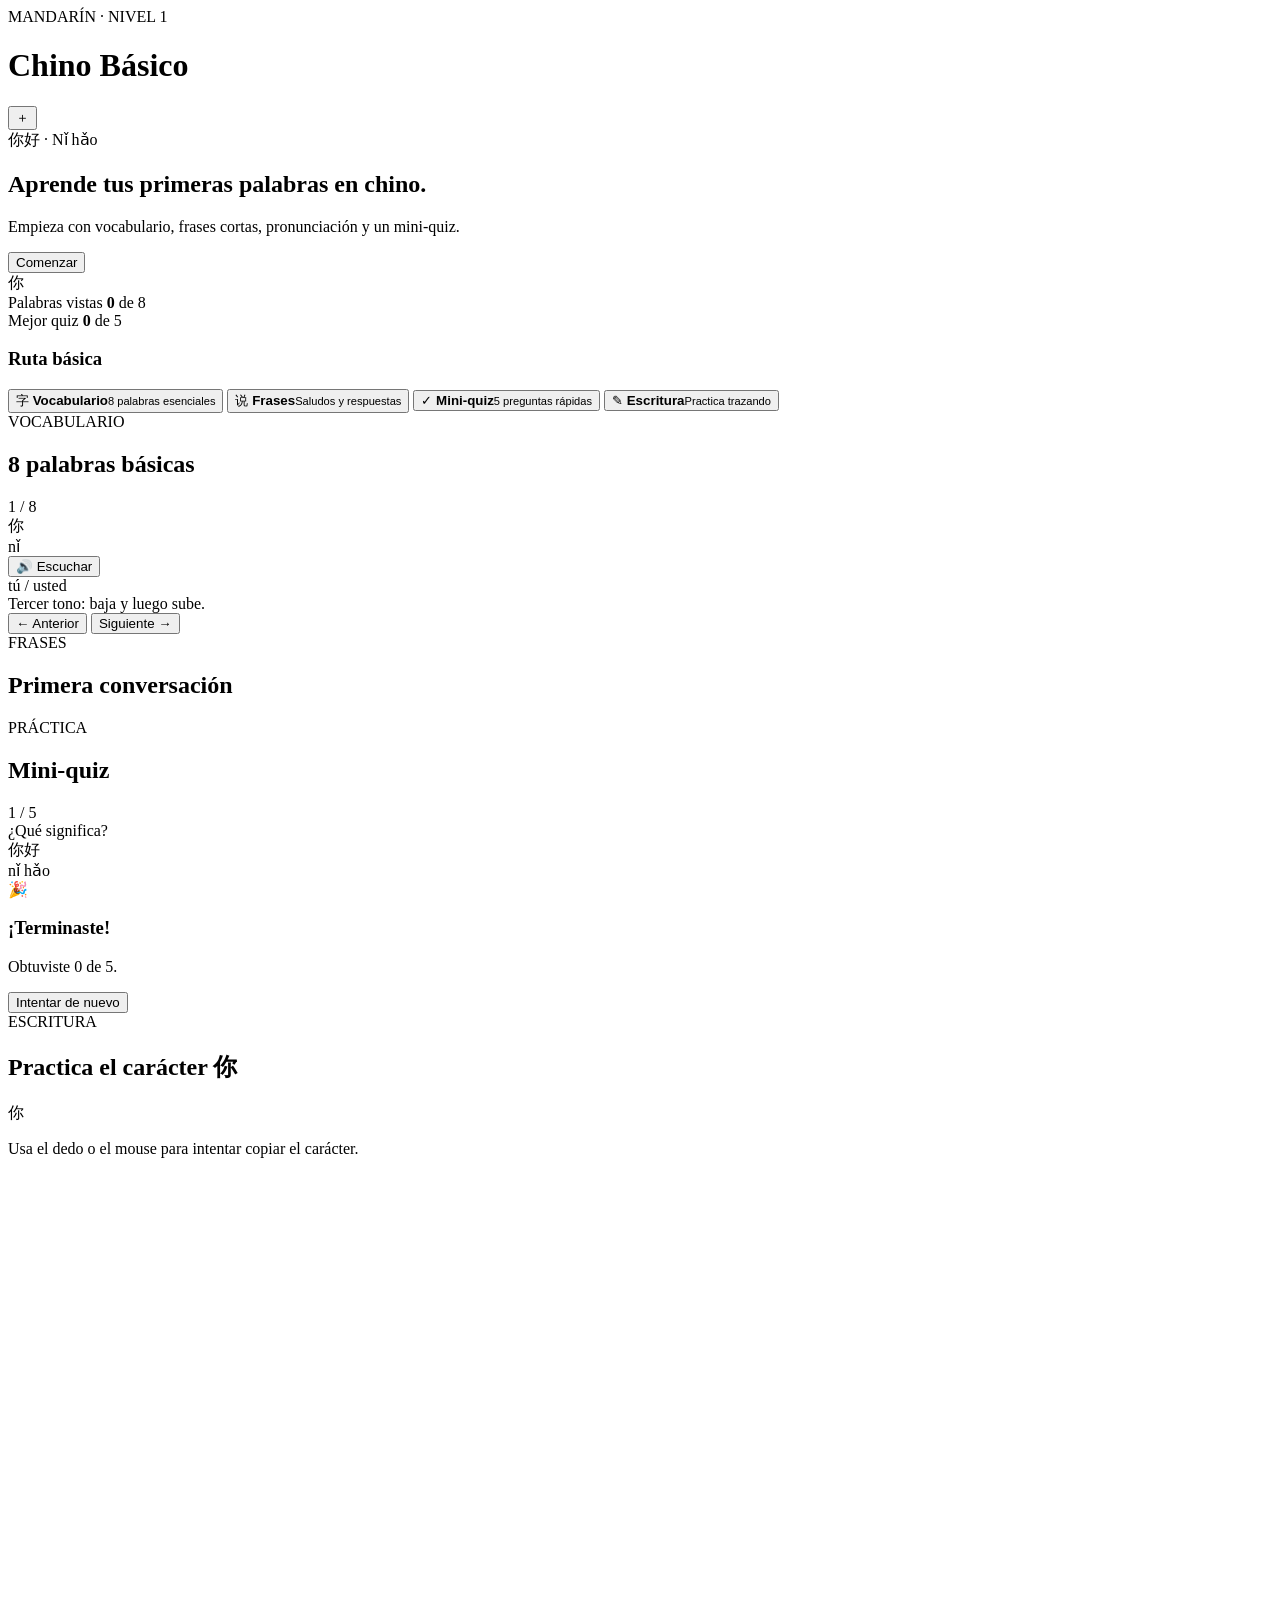
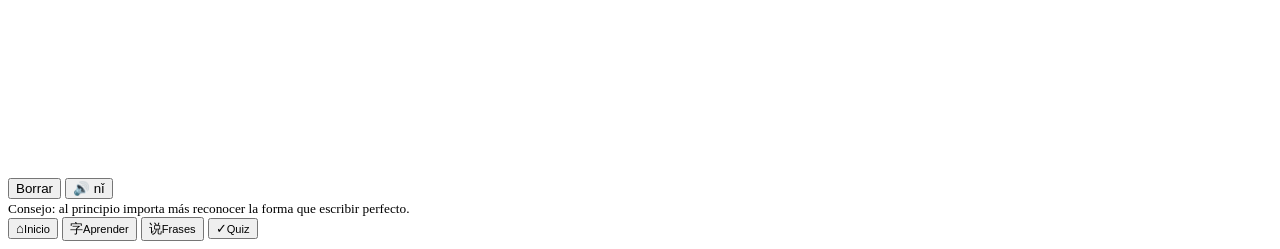
==== index.html @ b0d0ce28 "Agrega interfaz principal" ====
<!doctype html>
<html lang="es">
<head>
  <meta charset="utf-8" />
  <meta name="viewport" content="width=device-width, initial-scale=1, viewport-fit=cover" />
  <meta name="theme-color" content="#111827" />
  <meta name="description" content="App básica para aprender chino mandarín: vocabulario, frases, pronunciación y mini quiz." />
  <link rel="manifest" href="manifest.webmanifest" />
  <link rel="icon" href="icons/icon.svg" />
  <link rel="apple-touch-icon" href="icons/icon.svg" />
  <link rel="stylesheet" href="styles.css" />
  <title>Chino Básico</title>
</head>
<body>
  <div class="app-shell">
    <header class="topbar">
      <div>
        <div class="eyebrow">MANDARÍN · NIVEL 1</div>
        <h1>Chino Básico</h1>
      </div>
      <button id="installBtn" class="icon-btn hidden" type="button" aria-label="Instalar aplicación">＋</button>
    </header>

    <main>
      <section id="inicio" class="screen active">
        <article class="hero-card">
          <div class="hero-copy">
            <span class="pill">你好 · Nǐ hǎo</span>
            <h2>Aprende tus primeras palabras en chino.</h2>
            <p>Empieza con vocabulario, frases cortas, pronunciación y un mini‑quiz.</p>
            <button class="primary-btn" data-go="aprender">Comenzar</button>
          </div>
          <div class="hanzi-orb">你</div>
        </article>

        <div class="stats">
          <article class="stat-card">
            <span class="stat-label">Palabras vistas</span>
            <strong id="seenCount">0</strong>
            <span>de 8</span>
          </article>
          <article class="stat-card">
            <span class="stat-label">Mejor quiz</span>
            <strong id="bestScore">0</strong>
            <span>de 5</span>
          </article>
        </div>

        <h3 class="section-title">Ruta básica</h3>
        <div class="route-grid">
          <button class="route-card" data-go="aprender">
            <span class="route-icon">字</span>
            <span><b>Vocabulario</b><small>8 palabras esenciales</small></span>
          </button>
          <button class="route-card" data-go="frases">
            <span class="route-icon">说</span>
            <span><b>Frases</b><small>Saludos y respuestas</small></span>
          </button>
          <button class="route-card" data-go="quiz">
            <span class="route-icon">✓</span>
            <span><b>Mini‑quiz</b><small>5 preguntas rápidas</small></span>
          </button>
          <button class="route-card" data-go="escritura">
            <span class="route-icon">✎</span>
            <span><b>Escritura</b><small>Practica trazando</small></span>
          </button>
        </div>
      </section>

      <section id="aprender" class="screen">
        <div class="screen-heading">
          <div>
            <span class="eyebrow">VOCABULARIO</span>
            <h2>8 palabras básicas</h2>
          </div>
          <span id="wordIndex" class="counter">1 / 8</span>
        </div>

        <article class="flashcard">
          <div id="hanzi" class="hanzi">你</div>
          <div id="pinyin" class="pinyin">nǐ</div>
          <button id="speakWord" class="sound-btn" type="button">🔊 Escuchar</button>
          <div class="divider"></div>
          <div id="meaning" class="meaning">tú / usted</div>
          <div id="tip" class="tip">Tercer tono: baja y luego sube.</div>
        </article>

        <div class="card-actions">
          <button id="prevWord" class="secondary-btn" type="button">← Anterior</button>
          <button id="nextWord" class="primary-btn" type="button">Siguiente →</button>
        </div>
      </section>

      <section id="frases" class="screen">
        <div class="screen-heading">
          <div>
            <span class="eyebrow">FRASES</span>
            <h2>Primera conversación</h2>
          </div>
        </div>
        <div id="phraseList" class="phrase-list"></div>
      </section>

      <section id="quiz" class="screen">
        <div class="screen-heading">
          <div>
            <span class="eyebrow">PRÁCTICA</span>
            <h2>Mini‑quiz</h2>
          </div>
          <span id="quizProgress" class="counter">1 / 5</span>
        </div>

        <article id="quizCard" class="quiz-card">
          <span class="quiz-label">¿Qué significa?</span>
          <div id="quizHanzi" class="quiz-hanzi">你好</div>
          <div id="quizPinyin" class="quiz-pinyin">nǐ hǎo</div>
          <div id="answers" class="answers"></div>
        </article>

        <article id="quizResult" class="result-card hidden">
          <div class="result-emoji">🎉</div>
          <h3>¡Terminaste!</h3>
          <p id="resultText">Obtuviste 0 de 5.</p>
          <button id="restartQuiz" class="primary-btn" type="button">Intentar de nuevo</button>
        </article>
      </section>

      <section id="escritura" class="screen">
        <div class="screen-heading">
          <div>
            <span class="eyebrow">ESCRITURA</span>
            <h2>Practica el carácter 你</h2>
          </div>
        </div>

        <article class="writing-card">
          <div class="model-character">你</div>
          <p>Usa el dedo o el mouse para intentar copiar el carácter.</p>
          <canvas id="drawCanvas" width="600" height="600" aria-label="Área para practicar escritura"></canvas>
          <div class="card-actions">
            <button id="clearCanvas" class="secondary-btn" type="button">Borrar</button>
            <button id="speakNi" class="primary-btn" type="button">🔊 nǐ</button>
          </div>
          <small class="writing-note">Consejo: al principio importa más reconocer la forma que escribir perfecto.</small>
        </article>
      </section>
    </main>

    <nav class="bottom-nav" aria-label="Navegación principal">
      <button class="nav-item active" data-go="inicio"><span>⌂</span><small>Inicio</small></button>
      <button class="nav-item" data-go="aprender"><span>字</span><small>Aprender</small></button>
      <button class="nav-item" data-go="frases"><span>说</span><small>Frases</small></button>
      <button class="nav-item" data-go="quiz"><span>✓</span><small>Quiz</small></button>
    </nav>
  </div>

  <script src="app.js"></script>
</body>
</html>
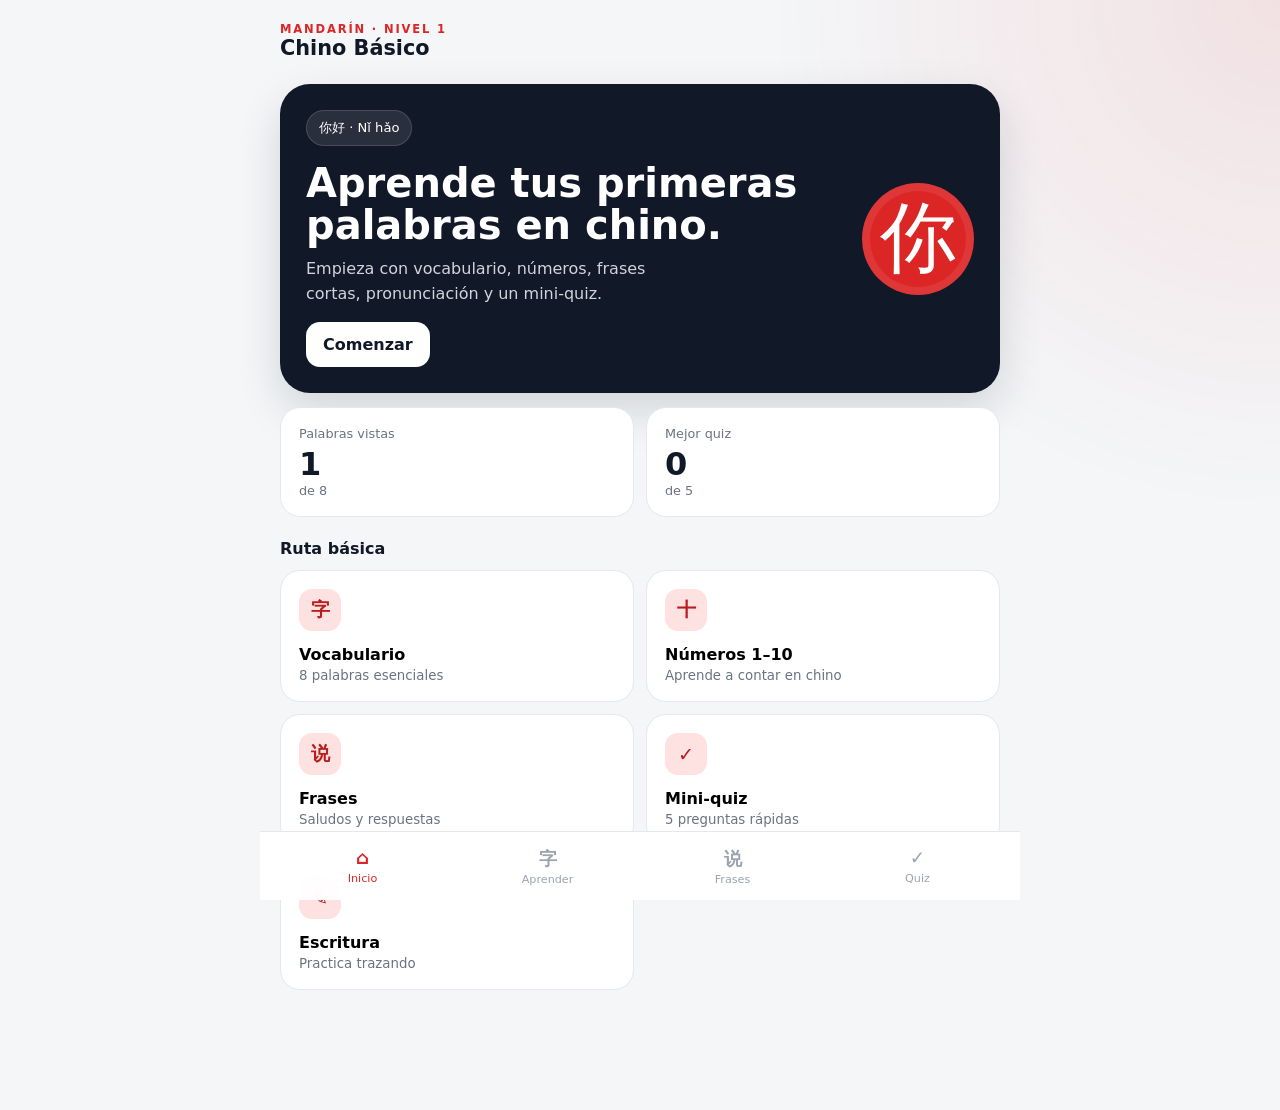
==== commit 7e5c5b1a: "Muestra números del 1 al 10 y fuerza actualización" ====
--- a/index.html
+++ b/index.html
@@ -4,20 +4,17 @@
   <meta charset="utf-8" />
   <meta name="viewport" content="width=device-width, initial-scale=1, viewport-fit=cover" />
   <meta name="theme-color" content="#111827" />
-  <meta name="description" content="App básica para aprender chino mandarín: vocabulario, frases, pronunciación y mini quiz." />
+  <meta name="description" content="App básica para aprender chino mandarín: vocabulario, números, frases, pronunciación y mini quiz." />
   <link rel="manifest" href="manifest.webmanifest" />
   <link rel="icon" href="icons/icon.svg" />
   <link rel="apple-touch-icon" href="icons/icon.svg" />
-  <link rel="stylesheet" href="styles.css" />
+  <link rel="stylesheet" href="styles.css?v=3" />
   <title>Chino Básico</title>
 </head>
 <body>
   <div class="app-shell">
     <header class="topbar">
-      <div>
-        <div class="eyebrow">MANDARÍN · NIVEL 1</div>
-        <h1>Chino Básico</h1>
-      </div>
+      <div><div class="eyebrow">MANDARÍN · NIVEL 1</div><h1>Chino Básico</h1></div>
       <button id="installBtn" class="icon-btn hidden" type="button" aria-label="Instalar aplicación">＋</button>
     </header>
 
@@ -27,120 +24,59 @@
           <div class="hero-copy">
             <span class="pill">你好 · Nǐ hǎo</span>
             <h2>Aprende tus primeras palabras en chino.</h2>
-            <p>Empieza con vocabulario, frases cortas, pronunciación y un mini‑quiz.</p>
+            <p>Empieza con vocabulario, números, frases cortas, pronunciación y un mini‑quiz.</p>
             <button class="primary-btn" data-go="aprender">Comenzar</button>
           </div>
           <div class="hanzi-orb">你</div>
         </article>
 
         <div class="stats">
-          <article class="stat-card">
-            <span class="stat-label">Palabras vistas</span>
-            <strong id="seenCount">0</strong>
-            <span>de 8</span>
-          </article>
-          <article class="stat-card">
-            <span class="stat-label">Mejor quiz</span>
-            <strong id="bestScore">0</strong>
-            <span>de 5</span>
-          </article>
+          <article class="stat-card"><span class="stat-label">Palabras vistas</span><strong id="seenCount">0</strong><span>de 8</span></article>
+          <article class="stat-card"><span class="stat-label">Mejor quiz</span><strong id="bestScore">0</strong><span>de 5</span></article>
         </div>
 
         <h3 class="section-title">Ruta básica</h3>
         <div class="route-grid">
-          <button class="route-card" data-go="aprender">
-            <span class="route-icon">字</span>
-            <span><b>Vocabulario</b><small>8 palabras esenciales</small></span>
-          </button>
-          <button class="route-card" data-go="frases">
-            <span class="route-icon">说</span>
-            <span><b>Frases</b><small>Saludos y respuestas</small></span>
-          </button>
-          <button class="route-card" data-go="quiz">
-            <span class="route-icon">✓</span>
-            <span><b>Mini‑quiz</b><small>5 preguntas rápidas</small></span>
-          </button>
-          <button class="route-card" data-go="escritura">
-            <span class="route-icon">✎</span>
-            <span><b>Escritura</b><small>Practica trazando</small></span>
-          </button>
+          <button class="route-card" data-go="aprender"><span class="route-icon">字</span><span><b>Vocabulario</b><small>8 palabras esenciales</small></span></button>
+          <button class="route-card" data-go="numeros"><span class="route-icon">十</span><span><b>Números 1–10</b><small>Aprende a contar en chino</small></span></button>
+          <button class="route-card" data-go="frases"><span class="route-icon">说</span><span><b>Frases</b><small>Saludos y respuestas</small></span></button>
+          <button class="route-card" data-go="quiz"><span class="route-icon">✓</span><span><b>Mini‑quiz</b><small>5 preguntas rápidas</small></span></button>
+          <button class="route-card" data-go="escritura"><span class="route-icon">✎</span><span><b>Escritura</b><small>Practica trazando</small></span></button>
         </div>
       </section>
 
       <section id="aprender" class="screen">
-        <div class="screen-heading">
-          <div>
-            <span class="eyebrow">VOCABULARIO</span>
-            <h2>8 palabras básicas</h2>
-          </div>
-          <span id="wordIndex" class="counter">1 / 8</span>
-        </div>
+        <div class="screen-heading"><div><span class="eyebrow">VOCABULARIO</span><h2>8 palabras básicas</h2></div><span id="wordIndex" class="counter">1 / 8</span></div>
+        <article class="flashcard">
+          <div id="hanzi" class="hanzi">你</div><div id="pinyin" class="pinyin">nǐ</div>
+          <button id="speakWord" class="sound-btn" type="button">🔊 Escuchar</button>
+          <div class="divider"></div><div id="meaning" class="meaning">tú / usted</div><div id="tip" class="tip">Tercer tono: baja y luego sube.</div>
+        </article>
+        <div class="card-actions"><button id="prevWord" class="secondary-btn" type="button">← Anterior</button><button id="nextWord" class="primary-btn" type="button">Siguiente →</button></div>
+      </section>
 
-        <article class="flashcard">
-          <div id="hanzi" class="hanzi">你</div>
-          <div id="pinyin" class="pinyin">nǐ</div>
-          <button id="speakWord" class="sound-btn" type="button">🔊 Escuchar</button>
-          <div class="divider"></div>
-          <div id="meaning" class="meaning">tú / usted</div>
-          <div id="tip" class="tip">Tercer tono: baja y luego sube.</div>
-        </article>
-
-        <div class="card-actions">
-          <button id="prevWord" class="secondary-btn" type="button">← Anterior</button>
-          <button id="nextWord" class="primary-btn" type="button">Siguiente →</button>
-        </div>
+      <section id="numeros" class="screen">
+        <div class="screen-heading"><div><span class="eyebrow">NÚMEROS</span><h2>Del 1 al 10</h2></div><span class="counter">一 → 十</span></div>
+        <div id="numberList" class="phrase-list"></div>
       </section>
 
       <section id="frases" class="screen">
-        <div class="screen-heading">
-          <div>
-            <span class="eyebrow">FRASES</span>
-            <h2>Primera conversación</h2>
-          </div>
-        </div>
+        <div class="screen-heading"><div><span class="eyebrow">FRASES</span><h2>Primera conversación</h2></div></div>
         <div id="phraseList" class="phrase-list"></div>
       </section>
 
       <section id="quiz" class="screen">
-        <div class="screen-heading">
-          <div>
-            <span class="eyebrow">PRÁCTICA</span>
-            <h2>Mini‑quiz</h2>
-          </div>
-          <span id="quizProgress" class="counter">1 / 5</span>
-        </div>
-
-        <article id="quizCard" class="quiz-card">
-          <span class="quiz-label">¿Qué significa?</span>
-          <div id="quizHanzi" class="quiz-hanzi">你好</div>
-          <div id="quizPinyin" class="quiz-pinyin">nǐ hǎo</div>
-          <div id="answers" class="answers"></div>
-        </article>
-
-        <article id="quizResult" class="result-card hidden">
-          <div class="result-emoji">🎉</div>
-          <h3>¡Terminaste!</h3>
-          <p id="resultText">Obtuviste 0 de 5.</p>
-          <button id="restartQuiz" class="primary-btn" type="button">Intentar de nuevo</button>
-        </article>
+        <div class="screen-heading"><div><span class="eyebrow">PRÁCTICA</span><h2>Mini‑quiz</h2></div><span id="quizProgress" class="counter">1 / 5</span></div>
+        <article id="quizCard" class="quiz-card"><span class="quiz-label">¿Qué significa?</span><div id="quizHanzi" class="quiz-hanzi">你好</div><div id="quizPinyin" class="quiz-pinyin">nǐ hǎo</div><div id="answers" class="answers"></div></article>
+        <article id="quizResult" class="result-card hidden"><div class="result-emoji">🎉</div><h3>¡Terminaste!</h3><p id="resultText">Obtuviste 0 de 5.</p><button id="restartQuiz" class="primary-btn" type="button">Intentar de nuevo</button></article>
       </section>
 
       <section id="escritura" class="screen">
-        <div class="screen-heading">
-          <div>
-            <span class="eyebrow">ESCRITURA</span>
-            <h2>Practica el carácter 你</h2>
-          </div>
-        </div>
-
+        <div class="screen-heading"><div><span class="eyebrow">ESCRITURA</span><h2>Practica el carácter 你</h2></div></div>
         <article class="writing-card">
-          <div class="model-character">你</div>
-          <p>Usa el dedo o el mouse para intentar copiar el carácter.</p>
+          <div class="model-character">你</div><p>Usa el dedo o el mouse para intentar copiar el carácter.</p>
           <canvas id="drawCanvas" width="600" height="600" aria-label="Área para practicar escritura"></canvas>
-          <div class="card-actions">
-            <button id="clearCanvas" class="secondary-btn" type="button">Borrar</button>
-            <button id="speakNi" class="primary-btn" type="button">🔊 nǐ</button>
-          </div>
+          <div class="card-actions"><button id="clearCanvas" class="secondary-btn" type="button">Borrar</button><button id="speakNi" class="primary-btn" type="button">🔊 nǐ</button></div>
           <small class="writing-note">Consejo: al principio importa más reconocer la forma que escribir perfecto.</small>
         </article>
       </section>
@@ -153,7 +89,6 @@
       <button class="nav-item" data-go="quiz"><span>✓</span><small>Quiz</small></button>
     </nav>
   </div>
-
-  <script src="app.js"></script>
+  <script src="app.js?v=3"></script>
 </body>
 </html>
--- a/styles.css
+++ b/styles.css
@@ -0,0 +1,160 @@
+* { box-sizing: border-box; }
+:root {
+  --bg: #f4f6f8;
+  --surface: #ffffff;
+  --ink: #111827;
+  --muted: #6b7280;
+  --line: #e5e7eb;
+  --accent: #dc2626;
+  --accent-dark: #b91c1c;
+  --soft: #fee2e2;
+  --success: #166534;
+  --success-bg: #dcfce7;
+  --error: #991b1b;
+  --error-bg: #fee2e2;
+  --radius: 24px;
+}
+html { background: var(--bg); }
+body {
+  margin: 0;
+  min-height: 100vh;
+  font-family: Inter, ui-sans-serif, system-ui, -apple-system, BlinkMacSystemFont, "Segoe UI", sans-serif;
+  color: var(--ink);
+  background:
+    radial-gradient(circle at top right, rgba(220,38,38,.10), transparent 32rem),
+    var(--bg);
+}
+button { font: inherit; }
+.app-shell { width: min(100%, 760px); margin: 0 auto; min-height: 100vh; padding-bottom: 92px; }
+.topbar {
+  display: flex; justify-content: space-between; align-items: center;
+  padding: 22px 20px 8px;
+}
+.eyebrow { font-size: .72rem; letter-spacing: .16em; font-weight: 800; color: var(--accent); }
+h1, h2, h3, p { margin-top: 0; }
+h1 { font-size: 1.3rem; margin-bottom: 0; }
+h2 { font-size: clamp(1.55rem, 7vw, 2.5rem); line-height: 1.06; margin-bottom: 10px; }
+.screen { display: none; padding: 16px 20px 28px; }
+.screen.active { display: block; animation: fade .2s ease-out; }
+@keyframes fade { from { opacity: .25; transform: translateY(4px); } to { opacity: 1; transform: none; } }
+
+.hero-card {
+  background: var(--ink); color: white; border-radius: 30px; padding: 26px;
+  min-height: 290px; display: grid; grid-template-columns: 1fr auto; gap: 18px; align-items: center;
+  box-shadow: 0 18px 45px rgba(17,24,39,.14);
+}
+.hero-card p { color: #d1d5db; max-width: 36ch; line-height: 1.55; }
+.pill { display: inline-block; background: rgba(255,255,255,.10); border: 1px solid rgba(255,255,255,.14); padding: 8px 12px; border-radius: 999px; font-size: .82rem; margin-bottom: 16px; }
+.hanzi-orb {
+  width: 112px; height: 112px; border-radius: 50%; display: grid; place-items: center;
+  font-family: "Noto Sans CJK SC","Microsoft YaHei","PingFang SC",sans-serif;
+  font-size: 4.8rem; background: var(--accent); box-shadow: inset 0 0 0 8px rgba(255,255,255,.08);
+}
+.primary-btn, .secondary-btn, .sound-btn {
+  border: 0; border-radius: 14px; padding: 13px 17px; font-weight: 750; cursor: pointer;
+}
+.primary-btn { background: var(--accent); color: white; }
+.primary-btn:active { background: var(--accent-dark); transform: translateY(1px); }
+.secondary-btn { background: #eef0f3; color: var(--ink); }
+.sound-btn { background: var(--soft); color: var(--accent-dark); }
+.hero-card .primary-btn { background: white; color: var(--ink); }
+
+.stats { display: grid; grid-template-columns: 1fr 1fr; gap: 12px; margin: 14px 0 22px; }
+.stat-card { background: var(--surface); border: 1px solid var(--line); border-radius: 20px; padding: 18px; display: grid; }
+.stat-card strong { font-size: 2rem; line-height: 1; margin: 7px 0 3px; }
+.stat-card span:last-child, .stat-label { font-size: .8rem; color: var(--muted); }
+.section-title { font-size: 1rem; margin: 0 0 12px; }
+.route-grid { display: grid; grid-template-columns: 1fr 1fr; gap: 12px; }
+.route-card {
+  text-align: left; border: 1px solid var(--line); background: var(--surface);
+  border-radius: 20px; padding: 18px; min-height: 130px; cursor: pointer;
+  display: flex; flex-direction: column; justify-content: space-between; gap: 14px;
+}
+.route-icon { width: 42px; height: 42px; border-radius: 13px; display: grid; place-items: center; background: var(--soft); color: var(--accent-dark); font-weight: 800; font-size: 1.2rem; }
+.route-card b, .route-card small { display: block; }
+.route-card small { color: var(--muted); margin-top: 4px; }
+
+.screen-heading { display: flex; justify-content: space-between; align-items: end; margin-bottom: 16px; gap: 12px; }
+.screen-heading h2 { margin: 4px 0 0; font-size: 1.75rem; }
+.counter { background: #e5e7eb; border-radius: 999px; padding: 7px 10px; color: #4b5563; font-size: .8rem; white-space: nowrap; }
+
+.flashcard {
+  background: var(--surface); border: 1px solid var(--line); border-radius: 30px;
+  padding: 28px; text-align: center; box-shadow: 0 10px 32px rgba(17,24,39,.06);
+}
+.hanzi, .quiz-hanzi {
+  font-family: "Noto Sans CJK SC","Microsoft YaHei","PingFang SC",sans-serif;
+  font-size: clamp(5.5rem, 26vw, 8.5rem); line-height: 1.05;
+}
+.pinyin { color: var(--accent); font-size: 1.3rem; font-weight: 800; margin: 7px 0 16px; }
+.divider { height: 1px; background: var(--line); margin: 24px 0 18px; }
+.meaning { font-size: 1.3rem; font-weight: 800; }
+.tip { color: var(--muted); margin-top: 8px; font-size: .9rem; line-height: 1.45; }
+.card-actions { display: grid; grid-template-columns: 1fr 1fr; gap: 10px; margin-top: 14px; }
+
+.phrase-list { display: grid; gap: 12px; }
+.phrase-card {
+  background: var(--surface); border: 1px solid var(--line); border-radius: 20px; padding: 18px;
+  display: grid; grid-template-columns: 1fr auto; align-items: center; gap: 12px;
+}
+.phrase-hanzi { font-family: "Noto Sans CJK SC","Microsoft YaHei","PingFang SC",sans-serif; font-size: 1.55rem; font-weight: 800; }
+.phrase-pinyin { color: var(--accent); font-weight: 700; margin-top: 4px; }
+.phrase-meaning { color: var(--muted); margin-top: 5px; font-size: .9rem; }
+.icon-btn {
+  width: 42px; height: 42px; border: 0; border-radius: 50%; display: grid; place-items: center;
+  background: var(--ink); color: white; cursor: pointer; font-size: 1.2rem;
+}
+.phrase-card .icon-btn { background: var(--soft); color: var(--accent-dark); }
+
+.quiz-card, .result-card, .writing-card {
+  background: var(--surface); border: 1px solid var(--line); border-radius: 26px; padding: 24px;
+}
+.quiz-card { text-align: center; }
+.quiz-label { font-size: .82rem; color: var(--muted); font-weight: 700; }
+.quiz-hanzi { font-size: 5rem; margin-top: 14px; }
+.quiz-pinyin { color: var(--accent); font-weight: 800; margin: 3px 0 22px; }
+.answers { display: grid; gap: 10px; text-align: left; }
+.answer-btn {
+  width: 100%; border: 1px solid var(--line); background: #fafafa; color: var(--ink);
+  border-radius: 14px; padding: 14px 16px; text-align: left; cursor: pointer; font-weight: 700;
+}
+.answer-btn.correct { background: var(--success-bg); border-color: #86efac; color: var(--success); }
+.answer-btn.wrong { background: var(--error-bg); border-color: #fca5a5; color: var(--error); }
+.answer-btn:disabled { cursor: default; }
+.result-card { text-align: center; }
+.result-emoji { font-size: 3rem; }
+.result-card h3 { font-size: 1.5rem; margin-bottom: 7px; }
+
+.writing-card { text-align: center; }
+.model-character { font-family: "Noto Sans CJK SC","Microsoft YaHei","PingFang SC",sans-serif; font-size: 5rem; color: #9ca3af; }
+.writing-card p, .writing-note { color: var(--muted); }
+#drawCanvas {
+  width: min(100%, 420px); height: auto; aspect-ratio: 1;
+  touch-action: none; background:
+    linear-gradient(to right, transparent 49.7%, #e5e7eb 49.7%, #e5e7eb 50.3%, transparent 50.3%),
+    linear-gradient(to bottom, transparent 49.7%, #e5e7eb 49.7%, #e5e7eb 50.3%, transparent 50.3%),
+    #fafafa;
+  border: 2px dashed #d1d5db; border-radius: 20px;
+}
+.writing-note { display: block; margin-top: 14px; line-height: 1.4; }
+
+.bottom-nav {
+  position: fixed; z-index: 20; bottom: 0; left: 50%; transform: translateX(-50%);
+  width: min(100%, 760px); display: grid; grid-template-columns: repeat(4, 1fr);
+  padding: 8px 10px calc(8px + env(safe-area-inset-bottom)); background: rgba(255,255,255,.93);
+  border-top: 1px solid var(--line); backdrop-filter: blur(14px);
+}
+.nav-item {
+  border: 0; background: transparent; color: #9ca3af; display: grid; place-items: center;
+  gap: 2px; padding: 6px; cursor: pointer;
+}
+.nav-item span { font-size: 1.15rem; font-weight: 800; }
+.nav-item small { font-size: .7rem; }
+.nav-item.active { color: var(--accent); }
+.hidden { display: none !important; }
+
+@media (max-width: 520px) {
+  .hero-card { grid-template-columns: 1fr; }
+  .hanzi-orb { width: 88px; height: 88px; font-size: 3.7rem; }
+  .route-grid { grid-template-columns: 1fr 1fr; }
+}
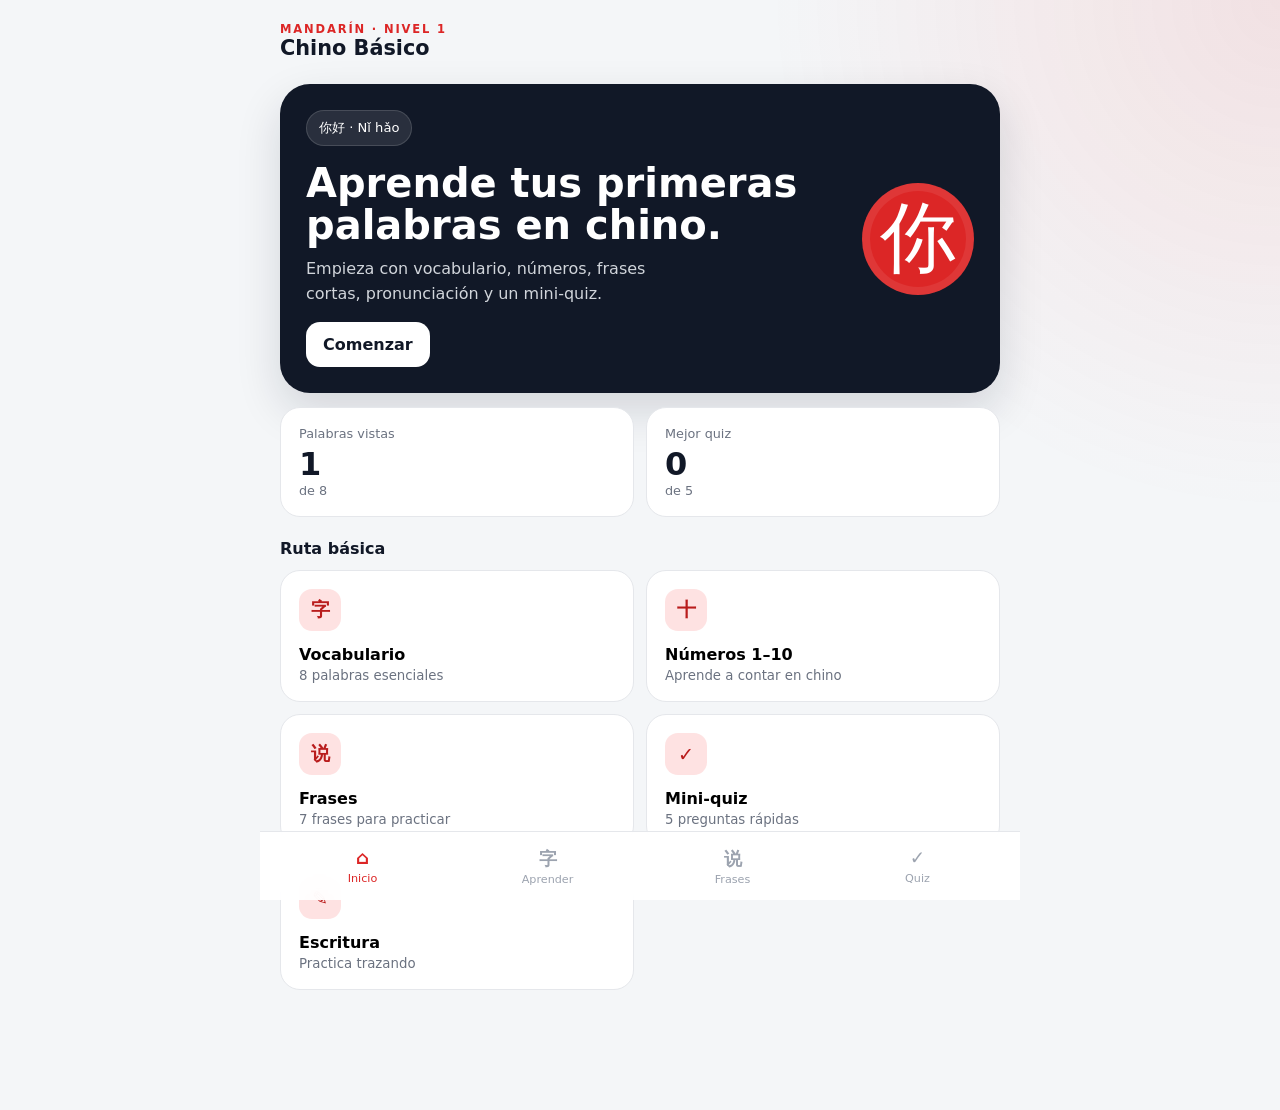
==== commit 96d65bb1: "Fuerza actualización de frases versión 5" ====
--- a/index.html
+++ b/index.html
@@ -8,7 +8,7 @@
   <link rel="manifest" href="manifest.webmanifest" />
   <link rel="icon" href="icons/icon.svg" />
   <link rel="apple-touch-icon" href="icons/icon.svg" />
-  <link rel="stylesheet" href="styles.css?v=3" />
+  <link rel="stylesheet" href="styles.css?v=5" />
   <title>Chino Básico</title>
 </head>
 <body>
@@ -39,7 +39,7 @@
         <div class="route-grid">
           <button class="route-card" data-go="aprender"><span class="route-icon">字</span><span><b>Vocabulario</b><small>8 palabras esenciales</small></span></button>
           <button class="route-card" data-go="numeros"><span class="route-icon">十</span><span><b>Números 1–10</b><small>Aprende a contar en chino</small></span></button>
-          <button class="route-card" data-go="frases"><span class="route-icon">说</span><span><b>Frases</b><small>Saludos y respuestas</small></span></button>
+          <button class="route-card" data-go="frases"><span class="route-icon">说</span><span><b>Frases</b><small>7 frases para practicar</small></span></button>
           <button class="route-card" data-go="quiz"><span class="route-icon">✓</span><span><b>Mini‑quiz</b><small>5 preguntas rápidas</small></span></button>
           <button class="route-card" data-go="escritura"><span class="route-icon">✎</span><span><b>Escritura</b><small>Practica trazando</small></span></button>
         </div>
@@ -61,7 +61,7 @@
       </section>
 
       <section id="frases" class="screen">
-        <div class="screen-heading"><div><span class="eyebrow">FRASES</span><h2>Primera conversación</h2></div></div>
+        <div class="screen-heading"><div><span class="eyebrow">FRASES</span><h2>7 frases para practicar</h2></div></div>
         <div id="phraseList" class="phrase-list"></div>
       </section>
 
@@ -89,6 +89,6 @@
       <button class="nav-item" data-go="quiz"><span>✓</span><small>Quiz</small></button>
     </nav>
   </div>
-  <script src="app.js?v=3"></script>
+  <script src="app.js?v=5"></script>
 </body>
 </html>
